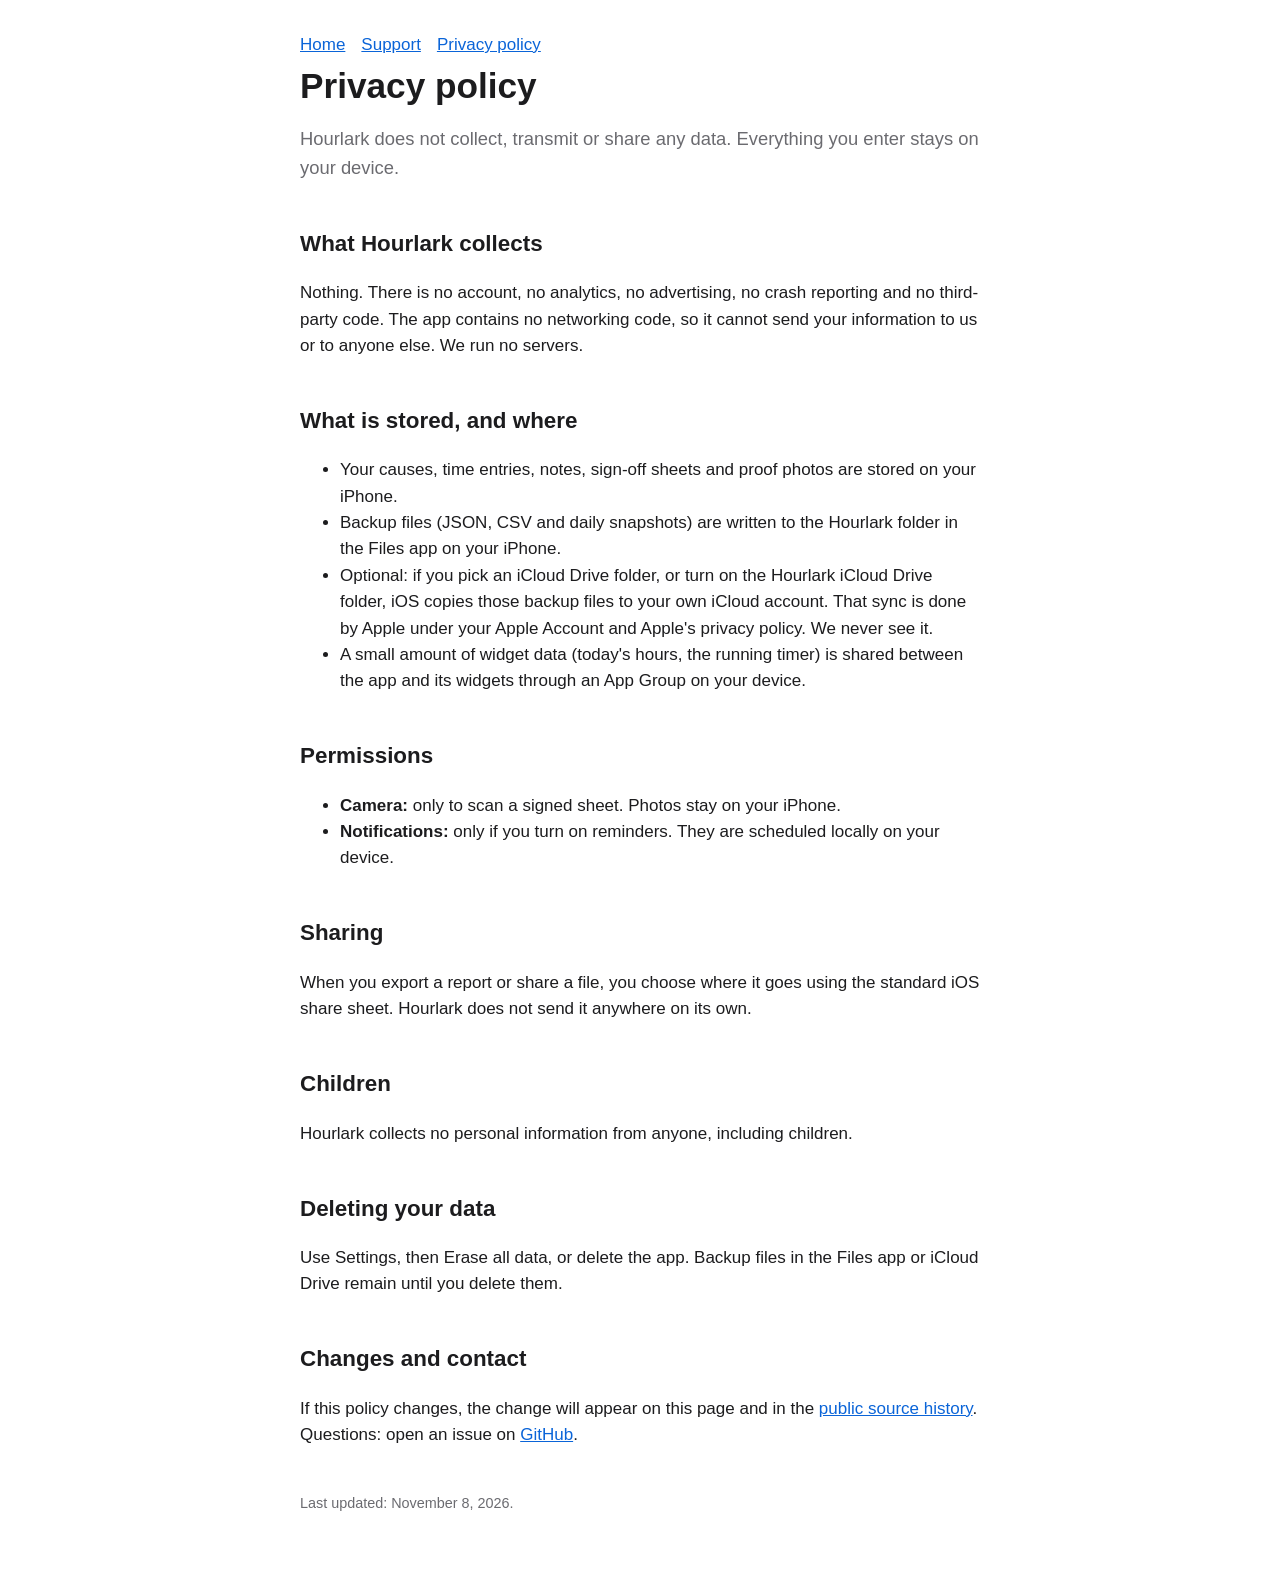
==== docs/privacy.html @ 9f94cdf7 "Initial commit: Hourlark, UI fixes, README, GitHub Pages site Co-Authored-By: Claude Sonnet 5.5 <nor" ====
<!doctype html>
<html lang="en">
<head>
<meta charset="utf-8">
<meta name="viewport" content="width=device-width,initial-scale=1">
<title>Hourlark privacy policy</title>
<meta name="description" content="Hourlark privacy policy: no data leaves your device.">
<link rel="stylesheet" href="style.css">
</head>
<body>
<main>
<nav><a href="./">Home</a><a href="support.html">Support</a><a href="privacy.html">Privacy policy</a></nav>
<h1>Privacy policy</h1>
<p class="lead">Hourlark does not collect, transmit or share any data. Everything you enter stays on your device.</p>

<h2>What Hourlark collects</h2>
<p>Nothing. There is no account, no analytics, no advertising, no crash reporting and no third-party code. The app contains no networking code, so it cannot send your information to us or to anyone else. We run no servers.</p>

<h2>What is stored, and where</h2>
<ul>
<li>Your causes, time entries, notes, sign-off sheets and proof photos are stored on your iPhone.</li>
<li>Backup files (JSON, CSV and daily snapshots) are written to the Hourlark folder in the Files app on your iPhone.</li>
<li>Optional: if you pick an iCloud Drive folder, or turn on the Hourlark iCloud Drive folder, iOS copies those backup files to your own iCloud account. That sync is done by Apple under your Apple Account and Apple's privacy policy. We never see it.</li>
<li>A small amount of widget data (today's hours, the running timer) is shared between the app and its widgets through an App Group on your device.</li>
</ul>

<h2>Permissions</h2>
<ul>
<li><strong>Camera:</strong> only to scan a signed sheet. Photos stay on your iPhone.</li>
<li><strong>Notifications:</strong> only if you turn on reminders. They are scheduled locally on your device.</li>
</ul>

<h2>Sharing</h2>
<p>When you export a report or share a file, you choose where it goes using the standard iOS share sheet. Hourlark does not send it anywhere on its own.</p>

<h2>Children</h2>
<p>Hourlark collects no personal information from anyone, including children.</p>

<h2>Deleting your data</h2>
<p>Use Settings, then Erase all data, or delete the app. Backup files in the Files app or iCloud Drive remain until you delete them.</p>

<h2>Changes and contact</h2>
<p>If this policy changes, the change will appear on this page and in the <a href="https://github.com/argtime/hourlark">public source history</a>. Questions: open an issue on <a href="https://github.com/argtime/hourlark/issues">GitHub</a>.</p>
<footer>Last updated: November 8, 2026.</footer>
</main>
</body>
</html>
---- docs/style.css ----
:root{--bg:#fff;--fg:#1c1c1e;--muted:#6b6b70;--card:#f2f2f7;--accent:#0a64d8;--line:#e0e0e6}
@media (prefers-color-scheme:dark){:root{--bg:#000;--fg:#f2f2f7;--muted:#a1a1a8;--card:#1c1c1e;--accent:#4da3ff;--line:#2c2c2e}}
*{box-sizing:border-box}
body{margin:0;background:var(--bg);color:var(--fg);font:17px/1.55 -apple-system,BlinkMacSystemFont,"SF Pro Text",Helvetica,Arial,sans-serif}
main{max-width:720px;margin:0 auto;padding:32px 20px 64px}
h1{font-size:2.2rem;line-height:1.15;margin:.2em 0}
h2{margin-top:2em;font-size:1.4rem}
a{color:var(--accent)}
.lead{font-size:1.15rem;color:var(--muted)}
table{width:100%;border-collapse:collapse;margin:1em 0}
th,td{text-align:left;padding:10px 12px;border-bottom:1px solid var(--line);vertical-align:top}
th{width:38%}
.card{background:var(--card);border-radius:14px;padding:16px 18px;margin:1em 0}
nav{display:flex;gap:16px;flex-wrap:wrap;margin-bottom:8px}
footer{margin-top:3em;color:var(--muted);font-size:.9rem}
details{border-bottom:1px solid var(--line);padding:10px 0}
summary{cursor:pointer;font-weight:600}
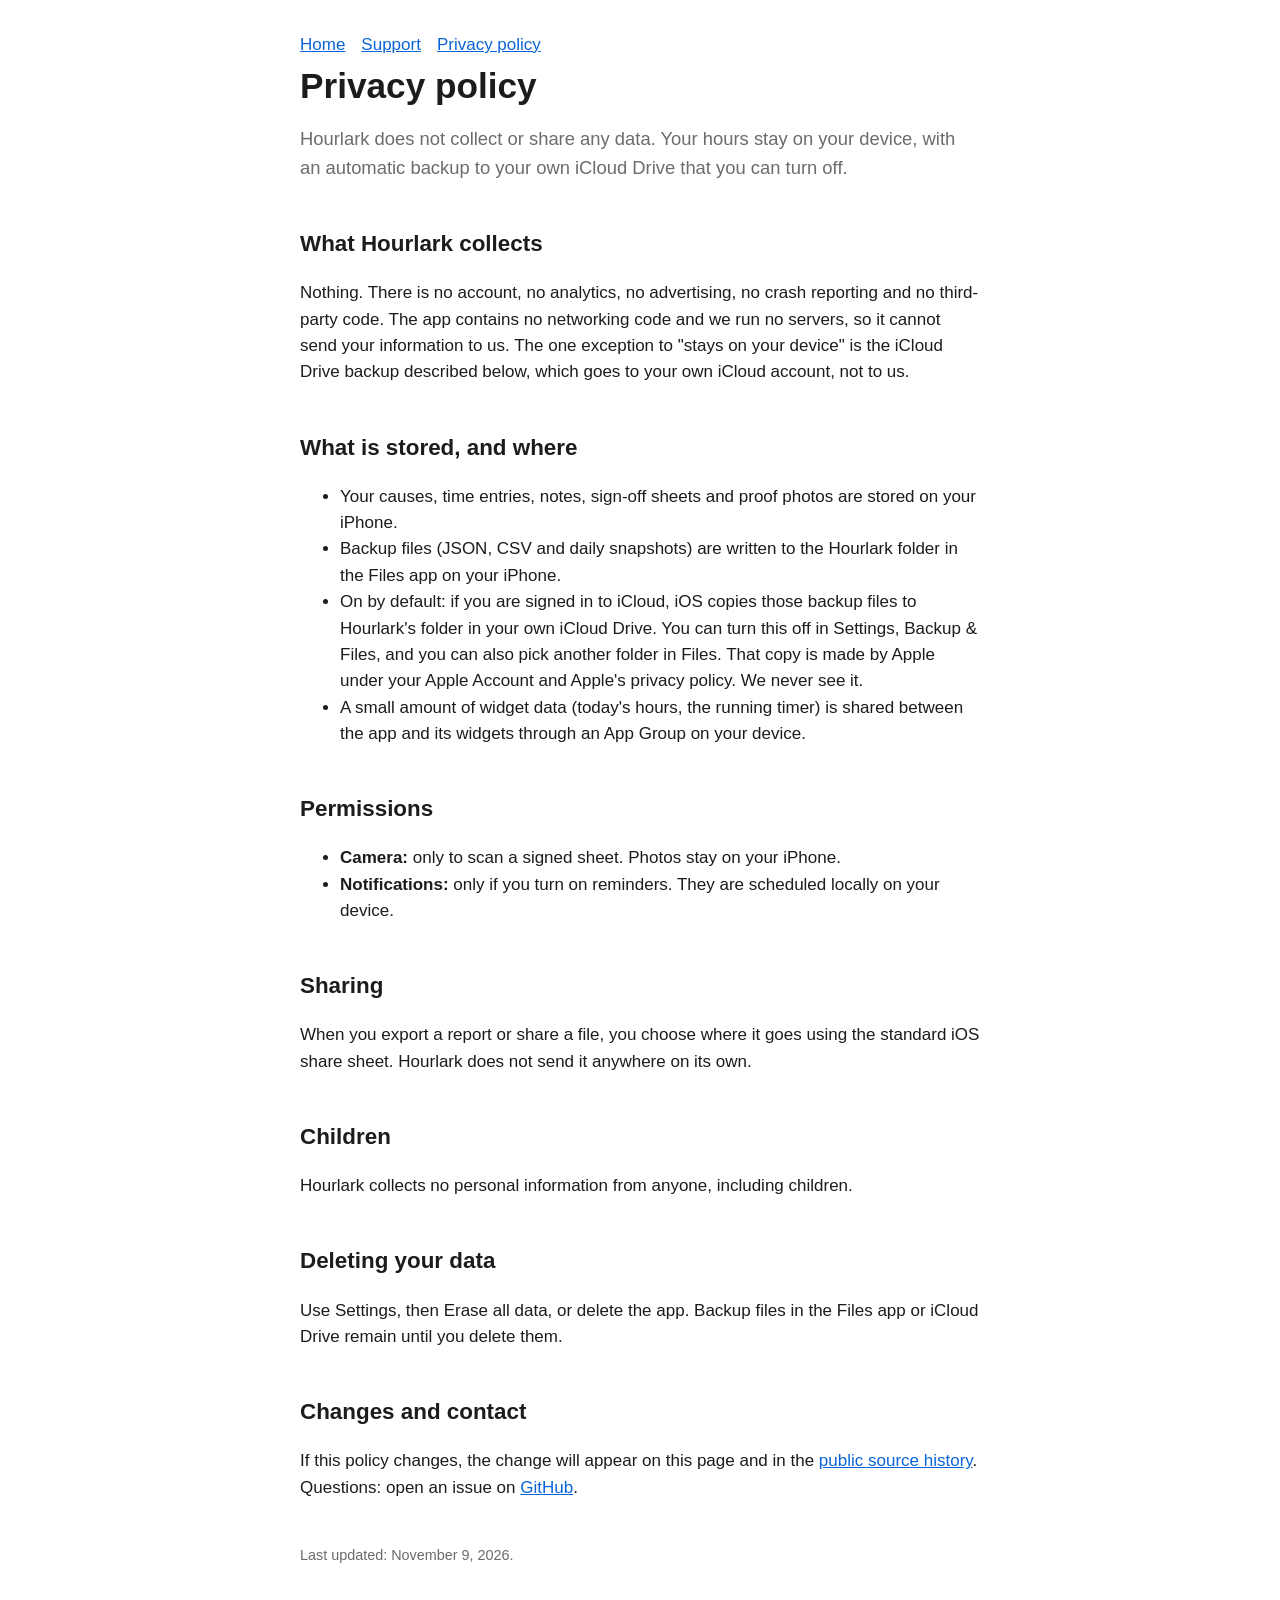
==== commit 230aae6a: "iCloud Drive backup on by default; onboarding, Settings, README and site copy updated to match Co-Au" ====
--- a/docs/privacy.html
+++ b/docs/privacy.html
@@ -11,16 +11,16 @@
 <main>
 <nav><a href="./">Home</a><a href="support.html">Support</a><a href="privacy.html">Privacy policy</a></nav>
 <h1>Privacy policy</h1>
-<p class="lead">Hourlark does not collect, transmit or share any data. Everything you enter stays on your device.</p>
+<p class="lead">Hourlark does not collect or share any data. Your hours stay on your device, with an automatic backup to your own iCloud Drive that you can turn off.</p>
 
 <h2>What Hourlark collects</h2>
-<p>Nothing. There is no account, no analytics, no advertising, no crash reporting and no third-party code. The app contains no networking code, so it cannot send your information to us or to anyone else. We run no servers.</p>
+<p>Nothing. There is no account, no analytics, no advertising, no crash reporting and no third-party code. The app contains no networking code and we run no servers, so it cannot send your information to us. The one exception to "stays on your device" is the iCloud Drive backup described below, which goes to your own iCloud account, not to us.</p>
 
 <h2>What is stored, and where</h2>
 <ul>
 <li>Your causes, time entries, notes, sign-off sheets and proof photos are stored on your iPhone.</li>
 <li>Backup files (JSON, CSV and daily snapshots) are written to the Hourlark folder in the Files app on your iPhone.</li>
-<li>Optional: if you pick an iCloud Drive folder, or turn on the Hourlark iCloud Drive folder, iOS copies those backup files to your own iCloud account. That sync is done by Apple under your Apple Account and Apple's privacy policy. We never see it.</li>
+<li>On by default: if you are signed in to iCloud, iOS copies those backup files to Hourlark's folder in your own iCloud Drive. You can turn this off in Settings, Backup &amp; Files, and you can also pick another folder in Files. That copy is made by Apple under your Apple Account and Apple's privacy policy. We never see it.</li>
 <li>A small amount of widget data (today's hours, the running timer) is shared between the app and its widgets through an App Group on your device.</li>
 </ul>
 
@@ -40,8 +40,8 @@
 <p>Use Settings, then Erase all data, or delete the app. Backup files in the Files app or iCloud Drive remain until you delete them.</p>
 
 <h2>Changes and contact</h2>
-<p>If this policy changes, the change will appear on this page and in the <a href="https://github.com/argtime/hourlark">public source history</a>. Questions: open an issue on <a href="https://github.com/argtime/hourlark/issues">GitHub</a>.</p>
-<footer>Last updated: November 8, 2026.</footer>
+<p>If this policy changes, the change will appear on this page and in the <a href="https://github.com/rshamilton/hourlark">public source history</a>. Questions: open an issue on <a href="https://github.com/rshamilton/hourlark/issues">GitHub</a>.</p>
+<footer>Last updated: November 9, 2026.</footer>
 </main>
 </body>
 </html>
